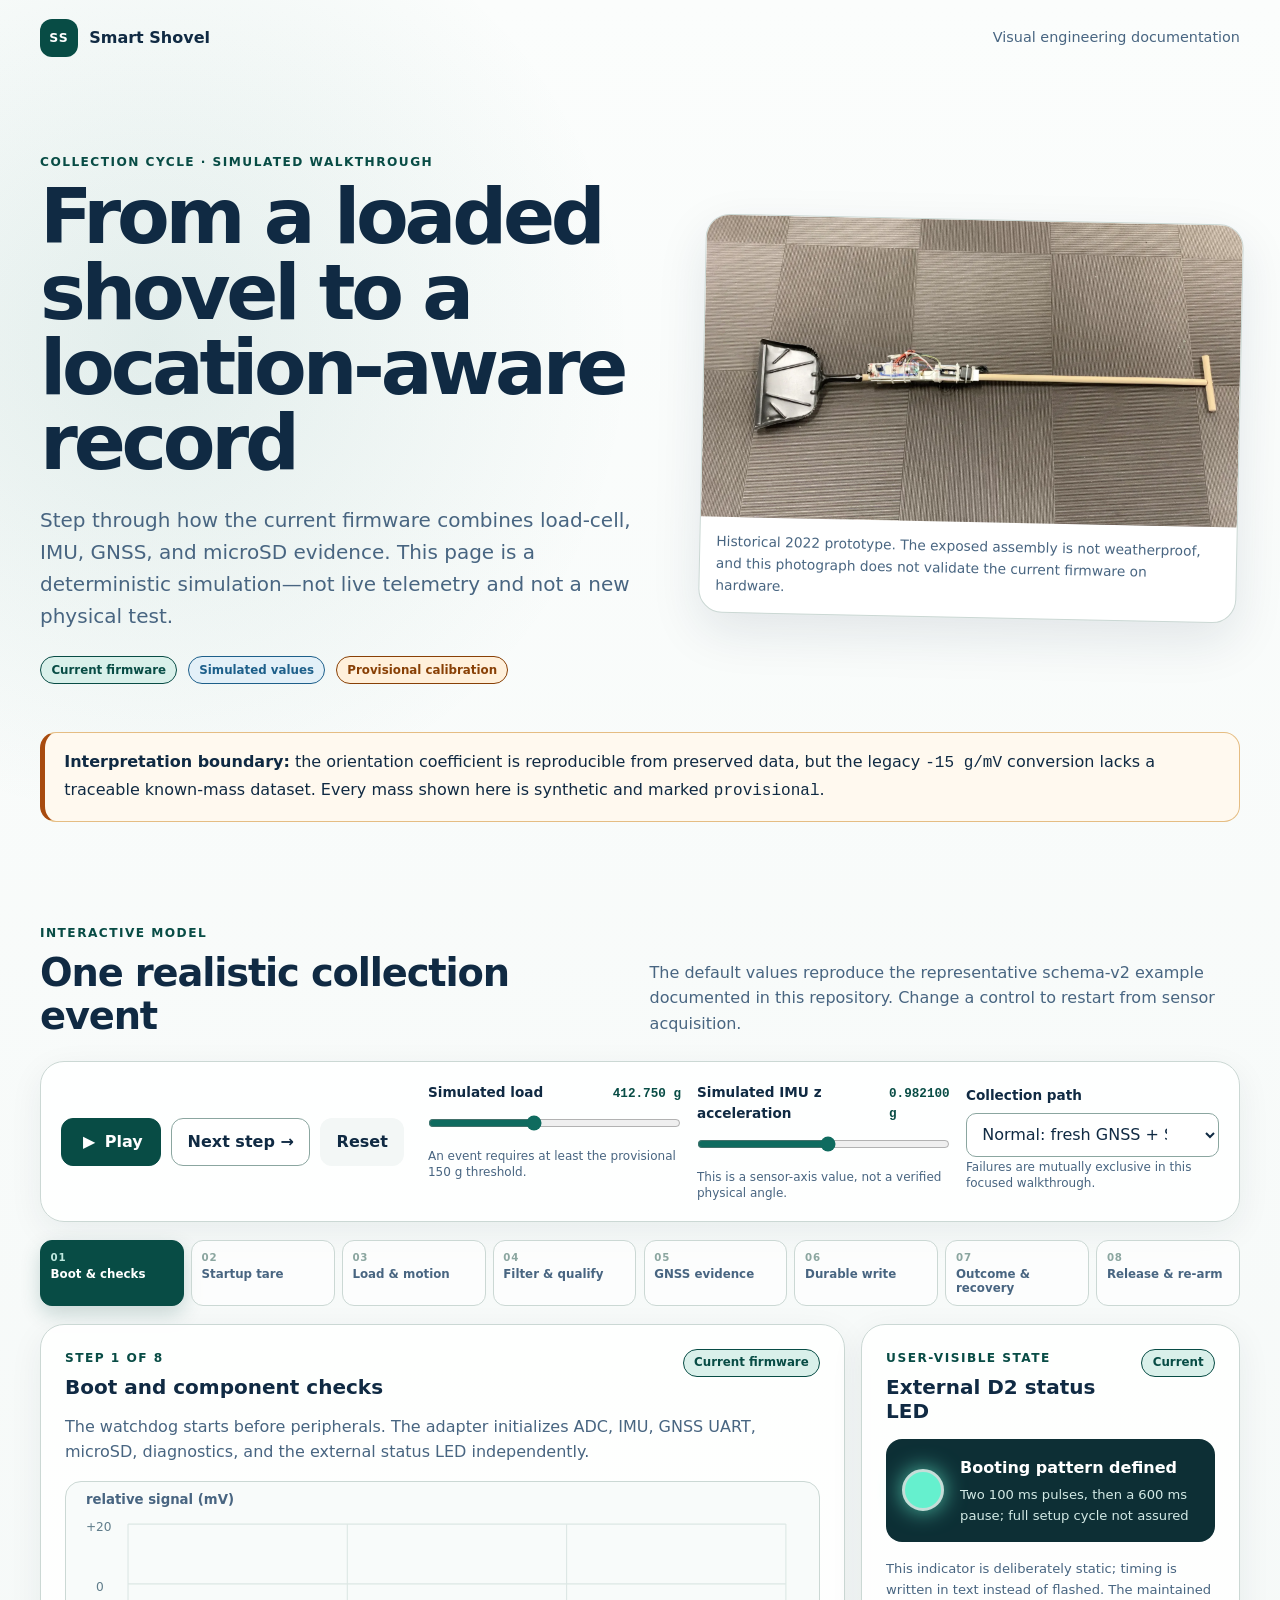
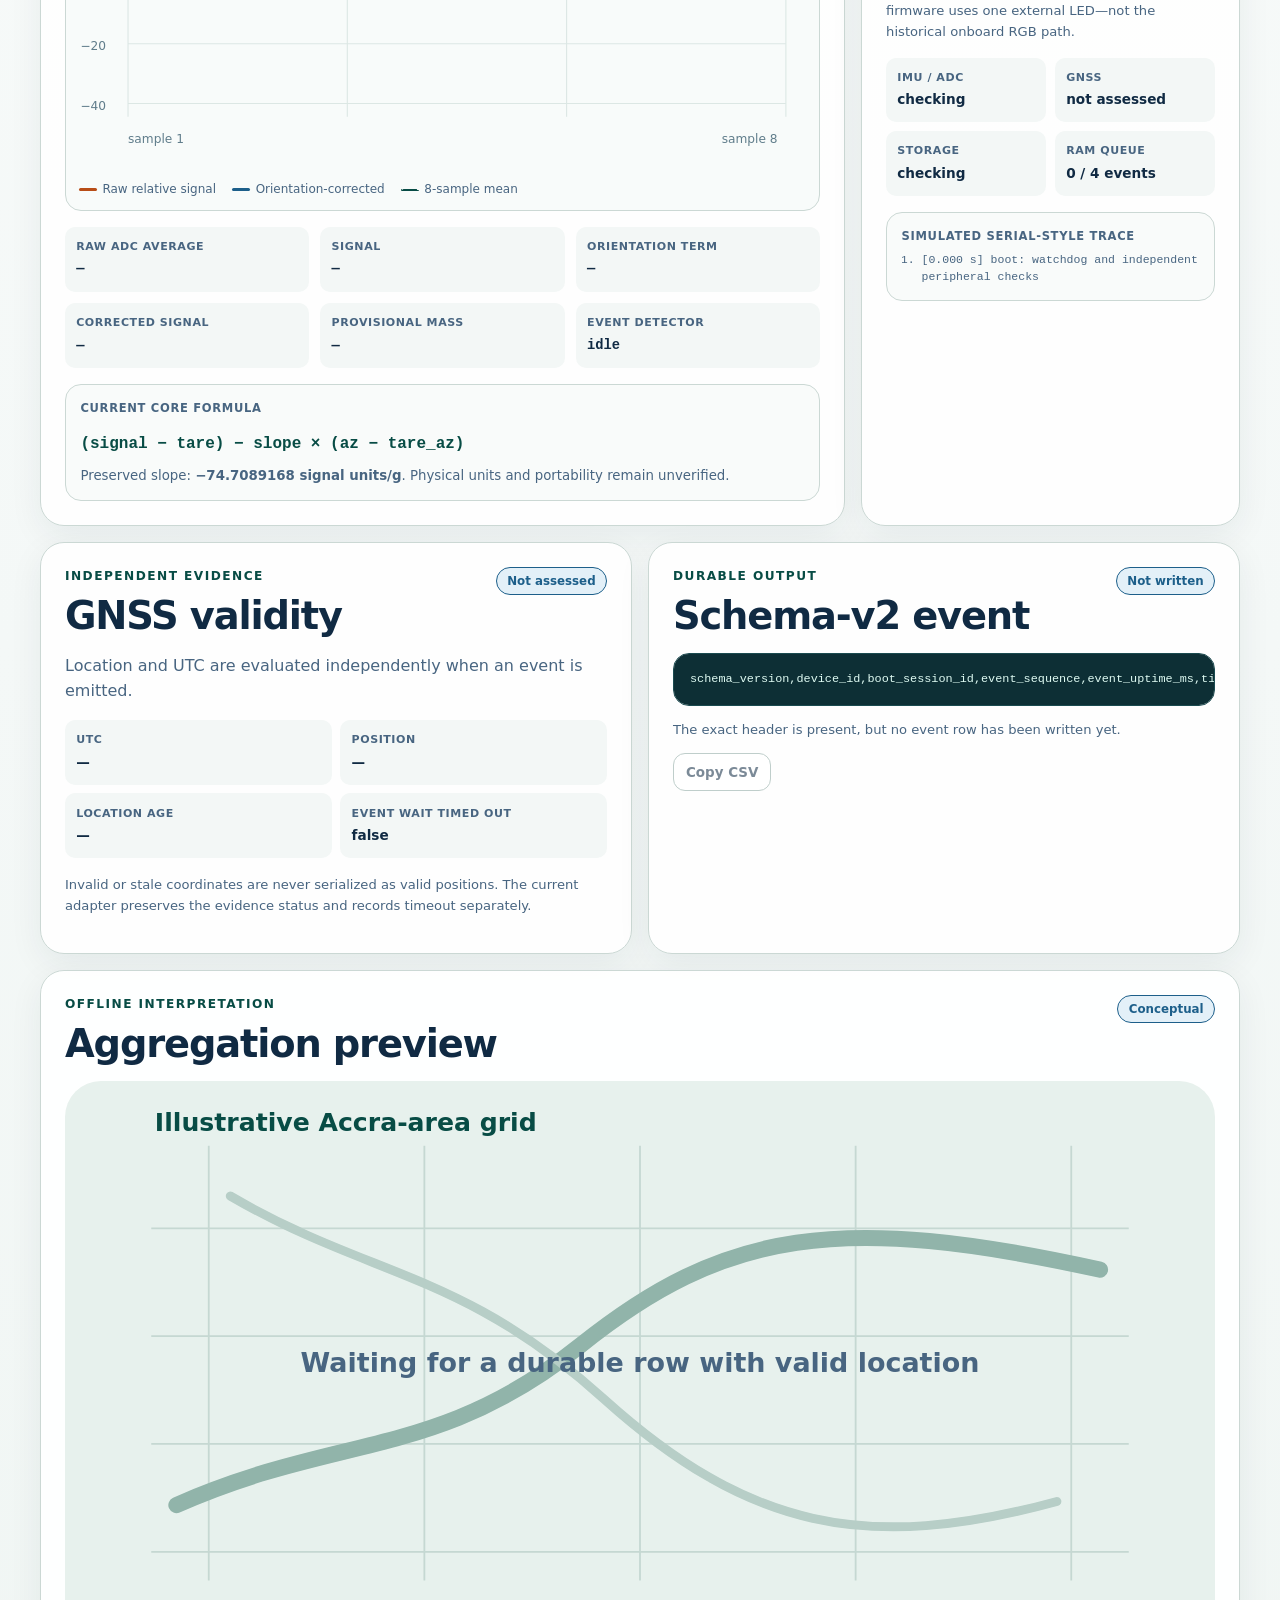
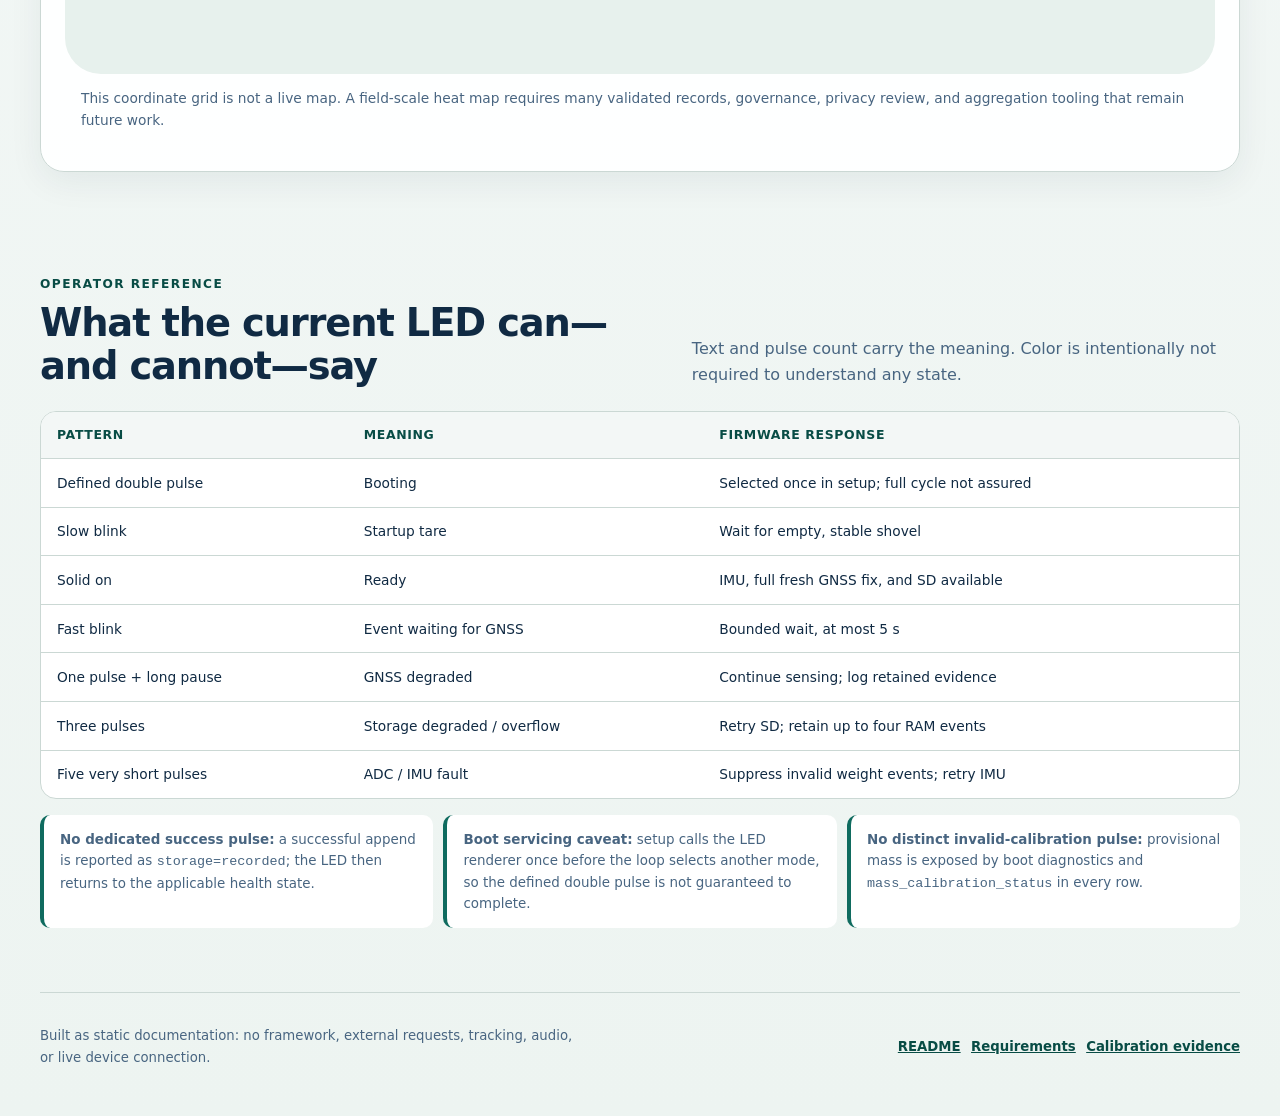
==== docs/demo/index.html @ 9b1aa028 "Add visual Smart Shovel demonstrations" ====
<!doctype html>
<html lang="en">
  <head>
    <meta charset="utf-8">
    <meta name="viewport" content="width=device-width, initial-scale=1">
    <meta name="color-scheme" content="light">
    <link rel="icon" href="data:,">
    <meta
      name="description"
      content="A simulated, step-through explanation of the current Smart Shovel firmware collection cycle."
    >
    <title>Smart Shovel collection-cycle demonstration</title>
    <link rel="stylesheet" href="styles.css">
    <script src="simulation.js" defer></script>
  </head>
  <body>
    <a class="skip-link" href="#demo">Skip to the interactive demonstration</a>

    <header class="site-header">
      <a class="brand" href="../../README.md" aria-label="Smart Shovel repository README">
        <span class="brand-mark" aria-hidden="true">SS</span>
        <span>Smart Shovel</span>
      </a>
      <p class="header-note">Visual engineering documentation</p>
    </header>

    <main>
      <section class="hero" aria-labelledby="page-title">
        <div class="hero-copy">
          <p class="eyebrow">Collection cycle · simulated walkthrough</p>
          <h1 id="page-title">From a loaded shovel to a location-aware record</h1>
          <p class="lede">
            Step through how the current firmware combines load-cell, IMU, GNSS, and microSD
            evidence. This page is a deterministic simulation—not live telemetry and not a new
            physical test.
          </p>
          <div class="truth-key" aria-label="Evidence labels used on this page">
            <span class="truth-pill truth-current">Current firmware</span>
            <span class="truth-pill truth-simulated">Simulated values</span>
            <span class="truth-pill truth-provisional">Provisional calibration</span>
          </div>
        </div>
        <figure class="prototype-card">
          <img
            src="../assets/smart-shovel-prototype-overview.webp"
            width="1600"
            height="900"
            alt="Historical 2022 Smart Shovel prototype laid flat, with exposed breadboards and battery pack attached along its wooden handle"
          >
          <figcaption>
            Historical 2022 prototype. The exposed assembly is not weatherproof, and this
            photograph does not validate the current firmware on hardware.
          </figcaption>
        </figure>
      </section>

      <aside class="calibration-warning" aria-label="Calibration limitation">
        <strong>Interpretation boundary:</strong> the orientation coefficient is reproducible from
        preserved data, but the legacy <code>-15 g/mV</code> conversion lacks a traceable
        known-mass dataset. Every mass shown here is synthetic and marked
        <code>provisional</code>.
      </aside>

      <section id="demo" class="demo-section" aria-labelledby="demo-title">
        <div class="section-heading">
          <div>
            <p class="eyebrow">Interactive model</p>
            <h2 id="demo-title">One realistic collection event</h2>
          </div>
          <p>
            The default values reproduce the representative schema-v2 example documented in this
            repository. Change a control to restart from sensor acquisition.
          </p>
        </div>

        <div class="control-panel" aria-label="Simulation controls">
          <div class="transport-controls" role="group" aria-label="Playback controls">
            <button id="play-toggle" class="button button-primary" type="button" aria-pressed="false">
              <span class="button-icon" aria-hidden="true">▶</span>
              <span class="button-label">Play</span>
            </button>
            <button id="next-step" class="button" type="button">
              Next step
              <span aria-hidden="true">→</span>
            </button>
            <button id="reset-demo" class="button button-quiet" type="button">Reset</button>
          </div>

          <div class="input-grid">
            <div class="field">
              <div class="field-heading">
                <label for="load-input">Simulated load</label>
                <output id="load-output" for="load-input">412.750 g</output>
              </div>
              <input id="load-input" type="range" min="0" max="1000" step="0.25" value="412.75">
              <p class="field-help">An event requires at least the provisional 150 g threshold.</p>
            </div>

            <div class="field">
              <div class="field-heading">
                <label for="orientation-input">Simulated IMU z acceleration</label>
                <output id="orientation-output" for="orientation-input">0.982100 g</output>
              </div>
              <input
                id="orientation-input"
                type="range"
                min="0.8"
                max="1.15"
                step="0.0001"
                value="0.9821"
              >
              <p class="field-help">This is a sensor-axis value, not a verified physical angle.</p>
            </div>

            <div class="field field-select">
              <label for="failure-mode">Collection path</label>
              <select id="failure-mode">
                <option value="normal">Normal: fresh GNSS + SD</option>
                <option value="gps-stale">GNSS stale</option>
                <option value="gps-unavailable">GNSS unavailable</option>
                <option value="sd-failure">Transient SD write failure</option>
              </select>
              <p class="field-help">Failures are mutually exclusive in this focused walkthrough.</p>
            </div>
          </div>
        </div>

        <p id="motion-preference" class="motion-note" hidden></p>
        <p id="step-status" class="sr-only" role="status" aria-live="polite" aria-atomic="true"></p>

        <ol id="step-list" class="step-list" aria-label="Collection-cycle steps">
          <li data-step="0"><span>01</span> Boot &amp; checks</li>
          <li data-step="1"><span>02</span> Startup tare</li>
          <li data-step="2"><span>03</span> Load &amp; motion</li>
          <li data-step="3"><span>04</span> Filter &amp; qualify</li>
          <li data-step="4"><span>05</span> GNSS evidence</li>
          <li data-step="5"><span>06</span> Durable write</li>
          <li data-step="6"><span>07</span> Outcome &amp; recovery</li>
          <li data-step="7"><span>08</span> Release &amp; re-arm</li>
        </ol>

        <div class="demo-grid">
          <article class="panel sensor-panel" aria-labelledby="sensor-panel-title">
            <div class="panel-heading">
              <div>
                <p id="step-counter" class="panel-kicker">Step 1 of 8</p>
                <h3 id="sensor-panel-title">Boot and component checks</h3>
              </div>
              <span id="evidence-badge" class="truth-pill truth-current">Current firmware</span>
            </div>
            <p id="step-description" class="step-description"></p>

            <figure class="chart-card">
              <svg
                id="sensor-chart"
                viewBox="0 0 680 260"
                role="img"
                aria-labelledby="sensor-chart-title sensor-chart-desc"
              >
                <title id="sensor-chart-title">Simulated load-signal processing</title>
                <desc id="sensor-chart-desc">
                  No sensor samples have been accepted during the boot step.
                </desc>
                <g class="chart-grid" aria-hidden="true">
                  <line x1="56" y1="38" x2="650" y2="38"></line>
                  <line x1="56" y1="92" x2="650" y2="92"></line>
                  <line x1="56" y1="146" x2="650" y2="146"></line>
                  <line x1="56" y1="200" x2="650" y2="200"></line>
                  <line x1="56" y1="38" x2="56" y2="212"></line>
                  <line x1="254" y1="38" x2="254" y2="212"></line>
                  <line x1="452" y1="38" x2="452" y2="212"></line>
                  <line x1="650" y1="38" x2="650" y2="212"></line>
                </g>
                <g class="chart-axis" aria-hidden="true">
                  <text x="18" y="44">+20</text>
                  <text x="27" y="98">0</text>
                  <text x="13" y="152">−20</text>
                  <text x="13" y="206">−40</text>
                  <text x="56" y="236">sample 1</text>
                  <text x="592" y="236">sample 8</text>
                  <text class="axis-label" x="18" y="20">relative signal (mV)</text>
                </g>
                <polyline id="raw-line" class="trace trace-raw" points=""></polyline>
                <polyline id="corrected-line" class="trace trace-corrected" points=""></polyline>
                <polyline id="filtered-line" class="trace trace-filtered" points=""></polyline>
              </svg>
              <figcaption class="chart-legend">
                <span><i class="legend-swatch swatch-raw"></i>Raw relative signal</span>
                <span><i class="legend-swatch swatch-corrected"></i>Orientation-corrected</span>
                <span><i class="legend-swatch swatch-filtered"></i>8-sample mean</span>
              </figcaption>
            </figure>

            <dl class="metric-grid">
              <div>
                <dt>Raw ADC average</dt>
                <dd id="raw-adc-value">—</dd>
              </div>
              <div>
                <dt>Signal</dt>
                <dd id="raw-signal-value">—</dd>
              </div>
              <div>
                <dt>Orientation term</dt>
                <dd id="orientation-term-value">—</dd>
              </div>
              <div>
                <dt>Corrected signal</dt>
                <dd id="corrected-value">—</dd>
              </div>
              <div>
                <dt>Provisional mass</dt>
                <dd id="filtered-mass-value">—</dd>
              </div>
              <div>
                <dt>Event detector</dt>
                <dd id="event-state-value">idle</dd>
              </div>
            </dl>

            <div class="formula-card">
              <p>Current core formula</p>
              <code>(signal − tare) − slope × (az − tare_az)</code>
              <small>
                Preserved slope: <strong>−74.7089168 signal units/g</strong>. Physical units and
                portability remain unverified.
              </small>
            </div>
          </article>

          <aside class="panel state-panel" aria-labelledby="state-panel-title">
            <div class="panel-heading">
              <div>
                <p class="panel-kicker">User-visible state</p>
                <h3 id="state-panel-title">External D2 status LED</h3>
              </div>
              <span class="truth-pill truth-current">Current</span>
            </div>
            <div class="led-readout">
              <span id="led-lamp" class="led-lamp pattern-booting" aria-hidden="true"></span>
              <div>
                <strong id="led-state">Booting pattern defined</strong>
                <p id="led-pattern">Two 100 ms pulses, then a 600 ms pause; full setup cycle not assured</p>
              </div>
            </div>
            <p class="state-caveat">
              This indicator is deliberately static; timing is written in text instead of flashed.
              The maintained firmware uses one external LED—not the historical onboard RGB path.
            </p>

            <dl class="health-list">
              <div>
                <dt>IMU / ADC</dt>
                <dd id="sensor-health">checking</dd>
              </div>
              <div>
                <dt>GNSS</dt>
                <dd id="gps-health">not assessed</dd>
              </div>
              <div>
                <dt>Storage</dt>
                <dd id="storage-health">checking</dd>
              </div>
              <div>
                <dt>RAM queue</dt>
                <dd id="queue-health">0 / 4 events</dd>
              </div>
            </dl>

            <div class="trace-card">
              <p>Simulated serial-style trace</p>
              <ol id="event-log" aria-label="Simulation event log"></ol>
            </div>
          </aside>
        </div>
      </section>

      <section class="evidence-grid" aria-label="GNSS, CSV, and map outcome">
        <article class="panel gps-panel" aria-labelledby="gps-title">
          <div class="panel-heading">
            <div>
              <p class="panel-kicker">Independent evidence</p>
              <h2 id="gps-title">GNSS validity</h2>
            </div>
            <span id="gps-status-badge" class="status-badge status-neutral">Not assessed</span>
          </div>
          <p id="gps-explanation">
            Location and UTC are evaluated independently when an event is emitted.
          </p>
          <dl class="gps-readout">
            <div>
              <dt>UTC</dt>
              <dd id="gps-time">—</dd>
            </div>
            <div>
              <dt>Position</dt>
              <dd id="gps-position">—</dd>
            </div>
            <div>
              <dt>Location age</dt>
              <dd id="gps-age">—</dd>
            </div>
            <div>
              <dt>Event wait timed out</dt>
              <dd id="gps-timeout">false</dd>
            </div>
          </dl>
          <p class="data-note">
            Invalid or stale coordinates are never serialized as valid positions. The current
            adapter preserves the evidence status and records timeout separately.
          </p>
        </article>

        <article class="panel csv-panel" aria-labelledby="csv-title">
          <div class="panel-heading">
            <div>
              <p class="panel-kicker">Durable output</p>
              <h2 id="csv-title">Schema-v2 event</h2>
            </div>
            <span id="csv-status-badge" class="status-badge status-neutral">Not written</span>
          </div>
          <div class="code-window" tabindex="0" aria-label="CSV event output; horizontally scrollable">
            <pre id="csv-output"></pre>
          </div>
          <p id="csv-note" class="data-note">
            The exact header is present, but no event row has been written yet.
          </p>
          <button id="copy-csv" class="button button-small" type="button" disabled>Copy CSV</button>
          <p id="copy-status" class="sr-only" role="status" aria-live="polite"></p>
        </article>

        <article class="panel map-panel" aria-labelledby="map-title">
          <div class="panel-heading">
            <div>
              <p class="panel-kicker">Offline interpretation</p>
              <h2 id="map-title">Aggregation preview</h2>
            </div>
            <span class="truth-pill truth-simulated">Conceptual</span>
          </div>
          <figure>
            <svg
              id="map-plot"
              viewBox="0 0 640 330"
              role="img"
              aria-labelledby="map-svg-title map-svg-desc"
            >
              <title id="map-svg-title">Illustrative Accra-area event plot</title>
              <desc id="map-svg-desc">
                No event point is plotted before a durable row with valid location exists.
              </desc>
              <rect class="map-background" x="0" y="0" width="640" height="330" rx="20"></rect>
              <g class="map-grid" aria-hidden="true">
                <path d="M80 36V278M200 36V278M320 36V278M440 36V278M560 36V278"></path>
                <path d="M48 82H592M48 142H592M48 202H592M48 262H592"></path>
                <path class="map-route" d="M62 236C152 196 207 211 287 147S431 73 576 105"></path>
                <path class="map-route map-route-secondary" d="M92 64C171 110 220 105 300 177S446 263 552 234"></path>
              </g>
              <text class="map-place" x="50" y="28">Illustrative Accra-area grid</text>
              <g id="map-marker" hidden>
                <circle class="marker-halo" cx="352" cy="159" r="42"></circle>
                <circle class="marker-core" cx="352" cy="159" r="10"></circle>
                <path class="marker-stem" d="M352 169V205"></path>
                <rect class="marker-label-bg" x="268" y="207" width="168" height="54" rx="10"></rect>
                <text class="marker-label" x="352" y="228" text-anchor="middle">Synthetic event</text>
                <text id="map-coordinate-label" class="marker-coordinate" x="352" y="247" text-anchor="middle"></text>
              </g>
              <text id="map-empty" class="map-empty" x="320" y="162" text-anchor="middle">
                Waiting for a durable row with valid location
              </text>
            </svg>
            <figcaption id="map-caption">
              This coordinate grid is not a live map. A field-scale heat map requires many
              validated records, governance, privacy review, and aggregation tooling that remain
              future work.
            </figcaption>
          </figure>
        </article>
      </section>

      <section class="reference-section" aria-labelledby="reference-title">
        <div class="section-heading">
          <div>
            <p class="eyebrow">Operator reference</p>
            <h2 id="reference-title">What the current LED can—and cannot—say</h2>
          </div>
          <p>
            Text and pulse count carry the meaning. Color is intentionally not required to
            understand any state.
          </p>
        </div>
        <div class="table-wrap" tabindex="0" aria-label="Status LED reference table; horizontally scrollable">
          <table>
            <thead>
              <tr>
                <th scope="col">Pattern</th>
                <th scope="col">Meaning</th>
                <th scope="col">Firmware response</th>
              </tr>
            </thead>
            <tbody>
              <tr><td>Defined double pulse</td><td>Booting</td><td>Selected once in setup; full cycle not assured</td></tr>
              <tr><td>Slow blink</td><td>Startup tare</td><td>Wait for empty, stable shovel</td></tr>
              <tr><td>Solid on</td><td>Ready</td><td>IMU, full fresh GNSS fix, and SD available</td></tr>
              <tr><td>Fast blink</td><td>Event waiting for GNSS</td><td>Bounded wait, at most 5 s</td></tr>
              <tr><td>One pulse + long pause</td><td>GNSS degraded</td><td>Continue sensing; log retained evidence</td></tr>
              <tr><td>Three pulses</td><td>Storage degraded / overflow</td><td>Retry SD; retain up to four RAM events</td></tr>
              <tr><td>Five very short pulses</td><td>ADC / IMU fault</td><td>Suppress invalid weight events; retry IMU</td></tr>
            </tbody>
          </table>
        </div>
        <div class="reference-notes">
          <p>
            <strong>No dedicated success pulse:</strong> a successful append is reported as
            <code>storage=recorded</code>; the LED then returns to the applicable health state.
          </p>
          <p>
            <strong>Boot servicing caveat:</strong> setup calls the LED renderer once before the
            loop selects another mode, so the defined double pulse is not guaranteed to complete.
          </p>
          <p>
            <strong>No distinct invalid-calibration pulse:</strong> provisional mass is exposed by
            boot diagnostics and <code>mass_calibration_status</code> in every row.
          </p>
        </div>
      </section>

      <noscript>
        <section class="noscript-fallback" aria-labelledby="fallback-title">
          <h2 id="fallback-title">Static collection-cycle overview</h2>
          <p>
            JavaScript is disabled, so the step-through controls are unavailable. The complete
            workflow remains visible in this static diagram.
          </p>
          <img
            src="../assets/collection-cycle.svg"
            alt="Smart Shovel workflow from loaded material through sensing, orientation correction, stable event validation, GNSS evidence, schema-v2 SD logging, validation, and conceptual aggregation"
          >
          <pre>schema_version,device_id,boot_session_id,event_sequence,event_uptime_ms,timestamp_utc,mass_g,mass_calibration_status,corrected_signal_mv,raw_adc,accel_z_g,latitude,longitude,altitude_m,gps_age_ms,satellites,gps_status,gps_wait_timed_out,system_health
2,SS-DEMO,9F3A7C10B4D2E681,1,2600,2026-07-15T08:30:01Z,412.750,provisional,-27.517,30214,0.982100,5.6037000,-0.1870000,24.30,220,9,valid,false,healthy</pre>
        </section>
      </noscript>
    </main>

    <footer>
      <p>
        Built as static documentation: no framework, external requests, tracking, audio, or live
        device connection.
      </p>
      <nav aria-label="Related documentation">
        <a href="../../README.md">README</a>
        <a href="../project-requirements.md">Requirements</a>
        <a href="../../calibration/README.md">Calibration evidence</a>
      </nav>
    </footer>
  </body>
</html>
---- docs/demo/styles.css ----
:root {
  color-scheme: light;
  --ink: #102a43;
  --ink-soft: #486581;
  --surface: #ffffff;
  --surface-soft: #f3f7f6;
  --surface-warm: #fff9ef;
  --line: #cbd8d4;
  --line-strong: #8ba6a0;
  --teal: #0f6b5f;
  --teal-dark: #084c45;
  --teal-pale: #d9f0ea;
  --orange: #a84b0f;
  --orange-pale: #fff0db;
  --red: #a4262c;
  --red-pale: #fde8e8;
  --blue: #1d5f8a;
  --blue-pale: #e3f0f8;
  --shadow: 0 18px 50px rgba(16, 42, 67, 0.1);
  --radius-lg: 24px;
  --radius-md: 16px;
  --radius-sm: 10px;
  font-family:
    Inter, ui-sans-serif, system-ui, -apple-system, BlinkMacSystemFont, "Segoe UI", sans-serif;
}

* {
  box-sizing: border-box;
}

html {
  scroll-behavior: smooth;
}

body {
  margin: 0;
  color: var(--ink);
  background:
    radial-gradient(circle at 12% 8%, rgba(15, 107, 95, 0.1), transparent 30rem),
    linear-gradient(180deg, #fbfdfc 0%, #f4f8f7 52%, #edf4f1 100%);
  font-size: 16px;
  line-height: 1.6;
}

button,
input,
select {
  font: inherit;
}

button,
select,
input[type="range"] {
  accent-color: var(--teal);
}

button:focus-visible,
select:focus-visible,
input:focus-visible,
a:focus-visible,
[tabindex="0"]:focus-visible {
  outline: 3px solid #d97706;
  outline-offset: 3px;
}

a {
  color: var(--teal-dark);
}

code,
pre {
  font-family: "SFMono-Regular", Consolas, "Liberation Mono", monospace;
}

[hidden] {
  display: none !important;
}

.skip-link {
  position: fixed;
  z-index: 100;
  top: 0.75rem;
  left: 0.75rem;
  padding: 0.7rem 1rem;
  border-radius: var(--radius-sm);
  color: white;
  background: var(--ink);
  transform: translateY(-180%);
  transition: transform 160ms ease;
}

.skip-link:focus {
  transform: translateY(0);
}

.sr-only {
  position: absolute !important;
  width: 1px !important;
  height: 1px !important;
  padding: 0 !important;
  margin: -1px !important;
  overflow: hidden !important;
  clip: rect(0, 0, 0, 0) !important;
  white-space: nowrap !important;
  border: 0 !important;
}

.site-header,
main,
footer {
  width: min(1200px, calc(100% - 2rem));
  margin-inline: auto;
}

.site-header {
  min-height: 76px;
  display: flex;
  align-items: center;
  justify-content: space-between;
  gap: 1rem;
}

.brand {
  display: inline-flex;
  align-items: center;
  gap: 0.7rem;
  color: var(--ink);
  font-weight: 800;
  text-decoration: none;
}

.brand-mark {
  display: grid;
  width: 38px;
  height: 38px;
  place-items: center;
  border-radius: 12px;
  color: white;
  background: var(--teal-dark);
  font-size: 0.78rem;
  letter-spacing: 0.08em;
}

.header-note {
  margin: 0;
  color: var(--ink-soft);
  font-size: 0.9rem;
}

main {
  padding-bottom: 4rem;
}

.hero {
  display: grid;
  grid-template-columns: minmax(0, 1fr) minmax(360px, 0.9fr);
  gap: clamp(2rem, 5vw, 5rem);
  align-items: center;
  padding: clamp(2.5rem, 6vw, 5.5rem) 0 3rem;
}

.eyebrow,
.panel-kicker {
  margin: 0 0 0.45rem;
  color: var(--teal-dark);
  font-size: 0.76rem;
  font-weight: 800;
  letter-spacing: 0.12em;
  text-transform: uppercase;
}

h1,
h2,
h3,
p {
  overflow-wrap: break-word;
}

h1 {
  max-width: 14ch;
  margin: 0;
  font-size: clamp(2.5rem, 6vw, 5rem);
  line-height: 0.98;
  letter-spacing: -0.055em;
}

h2 {
  margin: 0;
  font-size: clamp(1.7rem, 3vw, 2.5rem);
  line-height: 1.12;
  letter-spacing: -0.03em;
}

h3 {
  margin: 0;
  font-size: 1.25rem;
  line-height: 1.2;
}

.lede {
  max-width: 62ch;
  margin: 1.5rem 0;
  color: var(--ink-soft);
  font-size: clamp(1.05rem, 2vw, 1.25rem);
}

.truth-key,
.reference-notes,
footer nav {
  display: flex;
  flex-wrap: wrap;
  gap: 0.65rem;
}

.truth-pill,
.status-badge {
  display: inline-flex;
  min-height: 28px;
  align-items: center;
  padding: 0.25rem 0.65rem;
  border: 1px solid currentColor;
  border-radius: 999px;
  font-size: 0.74rem;
  font-weight: 800;
  line-height: 1.2;
  white-space: nowrap;
}

.truth-current,
.status-valid {
  color: var(--teal-dark);
  background: var(--teal-pale);
}

.truth-simulated,
.status-neutral {
  color: var(--blue);
  background: var(--blue-pale);
}

.truth-provisional,
.status-warning {
  color: #884006;
  background: var(--orange-pale);
}

.status-error {
  color: var(--red);
  background: var(--red-pale);
}

.prototype-card {
  margin: 0;
  overflow: hidden;
  border: 1px solid var(--line);
  border-radius: var(--radius-lg);
  background: var(--surface);
  box-shadow: var(--shadow);
  transform: rotate(1.2deg);
}

.prototype-card img {
  display: block;
  width: 100%;
  height: auto;
  aspect-ratio: 16 / 9;
  object-fit: cover;
}

.prototype-card figcaption,
.map-panel figcaption {
  padding: 0.85rem 1rem 1rem;
  color: var(--ink-soft);
  font-size: 0.86rem;
}

.calibration-warning {
  padding: 1rem 1.2rem;
  border: 1px solid #e5bd83;
  border-left: 5px solid var(--orange);
  border-radius: var(--radius-md);
  background: var(--surface-warm);
}

.demo-section,
.reference-section {
  padding-top: clamp(4rem, 8vw, 7rem);
}

.section-heading {
  display: flex;
  align-items: end;
  justify-content: space-between;
  gap: 2rem;
  margin-bottom: 1.5rem;
}

.section-heading > p {
  max-width: 58ch;
  margin: 0;
  color: var(--ink-soft);
}

.control-panel,
.panel,
.noscript-fallback {
  border: 1px solid var(--line);
  border-radius: var(--radius-lg);
  background: rgba(255, 255, 255, 0.92);
  box-shadow: 0 10px 34px rgba(16, 42, 67, 0.065);
}

.control-panel {
  display: grid;
  grid-template-columns: auto minmax(0, 1fr);
  gap: 1.5rem;
  align-items: center;
  padding: 1.25rem;
}

.transport-controls {
  display: flex;
  flex-wrap: wrap;
  gap: 0.65rem;
}

.button {
  min-height: 44px;
  padding: 0.64rem 0.95rem;
  border: 1px solid var(--line-strong);
  border-radius: 12px;
  color: var(--ink);
  background: var(--surface);
  font-weight: 750;
  cursor: pointer;
  transition:
    transform 140ms ease,
    border-color 140ms ease,
    background 140ms ease;
}

.button:hover:not(:disabled) {
  border-color: var(--teal);
  transform: translateY(-1px);
}

.button:disabled {
  cursor: not-allowed;
  opacity: 0.55;
}

.button-primary {
  min-width: 100px;
  border-color: var(--teal-dark);
  color: white;
  background: var(--teal-dark);
}

.button-primary:hover:not(:disabled) {
  border-color: var(--teal);
  background: var(--teal);
}

.button-quiet {
  border-color: transparent;
  background: var(--surface-soft);
}

.button-small {
  min-height: 38px;
  padding: 0.42rem 0.75rem;
  font-size: 0.84rem;
}

.button-icon {
  display: inline-block;
  width: 1.25em;
}

.input-grid {
  display: grid;
  grid-template-columns: repeat(3, minmax(170px, 1fr));
  gap: 1rem;
}

.field {
  min-width: 0;
}

.field-heading {
  display: flex;
  align-items: baseline;
  justify-content: space-between;
  gap: 0.75rem;
}

.field label,
.field-heading label {
  color: var(--ink);
  font-size: 0.85rem;
  font-weight: 800;
}

.field output {
  color: var(--teal-dark);
  font-family: "SFMono-Regular", Consolas, monospace;
  font-size: 0.79rem;
  font-weight: 800;
}

.field input[type="range"] {
  width: 100%;
  min-height: 30px;
  margin: 0.25rem 0 0;
}

.field select {
  width: 100%;
  min-height: 44px;
  margin-top: 0.35rem;
  padding: 0.55rem 2.2rem 0.55rem 0.7rem;
  border: 1px solid var(--line-strong);
  border-radius: 10px;
  color: var(--ink);
  background: white;
}

.field-help,
.motion-note {
  margin: 0.15rem 0 0;
  color: var(--ink-soft);
  font-size: 0.75rem;
  line-height: 1.35;
}

.motion-note {
  margin-top: 0.8rem;
  padding: 0.65rem 0.85rem;
  border-radius: var(--radius-sm);
  background: var(--blue-pale);
}

.step-list {
  display: grid;
  grid-template-columns: repeat(8, minmax(0, 1fr));
  gap: 0.45rem;
  padding: 0;
  margin: 1.1rem 0;
  list-style: none;
}

.step-list li {
  min-height: 58px;
  padding: 0.6rem;
  border: 1px solid var(--line);
  border-radius: 12px;
  color: var(--ink-soft);
  background: rgba(255, 255, 255, 0.66);
  font-size: 0.74rem;
  font-weight: 700;
  line-height: 1.2;
}

.step-list li span {
  display: block;
  margin-bottom: 0.25rem;
  color: var(--line-strong);
  font-size: 0.64rem;
  letter-spacing: 0.08em;
}

.step-list li.is-complete {
  border-color: #85b8ad;
  color: var(--teal-dark);
  background: #eef8f5;
}

.step-list li[aria-current="step"] {
  border-color: var(--teal-dark);
  color: white;
  background: var(--teal-dark);
  box-shadow: 0 8px 20px rgba(8, 76, 69, 0.2);
}

.step-list li[aria-current="step"] span {
  color: #bfe8df;
}

.demo-grid {
  display: grid;
  grid-template-columns: minmax(0, 1.7fr) minmax(300px, 0.8fr);
  gap: 1rem;
}

.panel {
  min-width: 0;
  padding: clamp(1rem, 2.5vw, 1.5rem);
}

.panel-heading {
  display: flex;
  align-items: start;
  justify-content: space-between;
  gap: 1rem;
}

.step-description {
  min-height: 3.2em;
  margin: 0.9rem 0 1rem;
  color: var(--ink-soft);
}

.chart-card {
  margin: 0;
  overflow: hidden;
  border: 1px solid var(--line);
  border-radius: var(--radius-md);
  background: #f8fbfa;
}

#sensor-chart {
  display: block;
  width: 100%;
  height: auto;
}

.chart-grid line {
  stroke: #dce7e4;
  stroke-width: 1;
}

.chart-axis text {
  fill: #607d8b;
  font-size: 11px;
}

.chart-axis .axis-label {
  fill: var(--ink-soft);
  font-size: 12px;
  font-weight: 700;
}

.trace {
  fill: none;
  stroke-linecap: round;
  stroke-linejoin: round;
  stroke-width: 4;
  transition: opacity 180ms ease;
}

.trace-raw {
  stroke: #b84d17;
}

.trace-corrected {
  stroke: var(--blue);
}

.trace-filtered {
  stroke: var(--teal-dark);
  stroke-dasharray: 9 6;
}

.chart-legend {
  display: flex;
  flex-wrap: wrap;
  gap: 0.6rem 1rem;
  padding: 0.65rem 0.8rem;
  color: var(--ink-soft);
  font-size: 0.75rem;
}

.chart-legend span {
  display: inline-flex;
  align-items: center;
  gap: 0.35rem;
}

.legend-swatch {
  width: 18px;
  height: 3px;
  border-radius: 2px;
}

.swatch-raw {
  background: #b84d17;
}

.swatch-corrected {
  background: var(--blue);
}

.swatch-filtered {
  height: 2px;
  border-top: 2px dashed var(--teal-dark);
}

.metric-grid {
  display: grid;
  grid-template-columns: repeat(3, minmax(0, 1fr));
  gap: 0.7rem;
  margin: 1rem 0;
}

.metric-grid div,
.health-list div,
.gps-readout div {
  min-width: 0;
  padding: 0.7rem;
  border-radius: var(--radius-sm);
  background: var(--surface-soft);
}

.metric-grid dt,
.health-list dt,
.gps-readout dt {
  color: var(--ink-soft);
  font-size: 0.69rem;
  font-weight: 800;
  letter-spacing: 0.05em;
  text-transform: uppercase;
}

.metric-grid dd,
.health-list dd,
.gps-readout dd {
  margin: 0.18rem 0 0;
  font-weight: 800;
}

.metric-grid dd {
  font-family: "SFMono-Regular", Consolas, monospace;
  font-size: 0.86rem;
}

.formula-card,
.trace-card {
  padding: 0.9rem;
  border: 1px solid var(--line);
  border-radius: var(--radius-md);
  background: #f9fbfa;
}

.formula-card p,
.trace-card > p {
  margin: 0 0 0.35rem;
  color: var(--ink-soft);
  font-size: 0.72rem;
  font-weight: 800;
  letter-spacing: 0.06em;
  text-transform: uppercase;
}

.formula-card code {
  display: block;
  overflow-x: auto;
  padding: 0.55rem 0;
  color: var(--teal-dark);
  font-weight: 800;
  white-space: nowrap;
}

.formula-card small {
  display: block;
  color: var(--ink-soft);
  line-height: 1.45;
}

.led-readout {
  display: flex;
  align-items: center;
  gap: 1rem;
  margin: 1rem 0;
  padding: 1rem;
  border-radius: var(--radius-md);
  background: #0d2f35;
  color: white;
}

.led-readout p {
  margin: 0.18rem 0 0;
  color: #d2e9e5;
  font-size: 0.82rem;
}

.led-lamp {
  flex: 0 0 auto;
  width: 42px;
  height: 42px;
  border: 3px solid #c5ddd8;
  border-radius: 50%;
  background: #65f0ce;
  box-shadow: 0 0 22px rgba(101, 240, 206, 0.75);
}

.pattern-ready {
  opacity: 1;
}

.pattern-gps,
.pattern-storage {
  background: #f3c969;
  box-shadow: 0 0 22px rgba(243, 201, 105, 0.58);
}

.pattern-fault {
  background: #ff9691;
  box-shadow: 0 0 22px rgba(255, 150, 145, 0.58);
}

.state-caveat,
.data-note {
  color: var(--ink-soft);
  font-size: 0.82rem;
}

.health-list,
.gps-readout {
  display: grid;
  grid-template-columns: repeat(2, minmax(0, 1fr));
  gap: 0.55rem;
  margin: 1rem 0;
}

.health-list dd,
.gps-readout dd {
  font-size: 0.85rem;
}

.trace-card ol {
  max-height: 210px;
  padding-left: 1.25rem;
  margin: 0;
  overflow-y: auto;
  color: var(--ink-soft);
  font-family: "SFMono-Regular", Consolas, monospace;
  font-size: 0.72rem;
  line-height: 1.5;
}

.trace-card li + li {
  margin-top: 0.3rem;
}

.evidence-grid {
  display: grid;
  grid-template-columns: repeat(2, minmax(0, 1fr));
  gap: 1rem;
  padding-top: 1rem;
}

.map-panel {
  grid-column: 1 / -1;
}

.gps-panel > p {
  color: var(--ink-soft);
}

.code-window {
  margin: 1rem 0 0.75rem;
  overflow-x: auto;
  border: 1px solid #1a4b50;
  border-radius: var(--radius-md);
  background: #0d2f35;
}

.code-window pre,
.noscript-fallback pre {
  min-width: max-content;
  margin: 0;
  padding: 1rem;
  color: #dffbf3;
  font-size: 0.74rem;
  line-height: 1.65;
}

.map-panel figure {
  margin: 1rem 0 0;
}

#map-plot {
  display: block;
  width: 100%;
  height: auto;
}

.map-background {
  fill: #e7f1ed;
}

.map-grid path:not(.map-route) {
  fill: none;
  stroke: #c5d8d2;
  stroke-width: 1;
}

.map-route {
  fill: none;
  stroke: #91b4aa;
  stroke-linecap: round;
  stroke-width: 9;
}

.map-route-secondary {
  stroke: #b7cec7;
  stroke-width: 5;
}

.map-place {
  fill: var(--teal-dark);
  font-size: 14px;
  font-weight: 800;
}

.marker-halo {
  fill: rgba(184, 77, 23, 0.2);
  stroke: #b84d17;
  stroke-width: 2;
}

.marker-core {
  fill: #8f3510;
  stroke: white;
  stroke-width: 4;
}

.marker-stem {
  stroke: #8f3510;
  stroke-width: 3;
}

.marker-label-bg {
  fill: #102a43;
}

.marker-label,
.marker-coordinate {
  fill: white;
  font-size: 13px;
  font-weight: 800;
}

.marker-coordinate {
  fill: #d9f0ea;
  font-size: 11px;
  font-weight: 600;
}

.map-empty {
  fill: #486581;
  font-size: 15px;
  font-weight: 700;
}

.table-wrap {
  overflow-x: auto;
  border: 1px solid var(--line);
  border-radius: var(--radius-md);
  background: var(--surface);
}

table {
  width: 100%;
  border-collapse: collapse;
}

th,
td {
  padding: 0.8rem 1rem;
  border-bottom: 1px solid var(--line);
  text-align: left;
  vertical-align: top;
}

th {
  color: var(--teal-dark);
  background: var(--surface-soft);
  font-size: 0.78rem;
  letter-spacing: 0.05em;
  text-transform: uppercase;
}

td {
  font-size: 0.86rem;
}

tr:last-child td {
  border-bottom: 0;
}

.reference-notes {
  margin-top: 1rem;
}

.reference-notes p {
  flex: 1 1 320px;
  margin: 0;
  padding: 0.85rem 1rem;
  border-left: 4px solid var(--teal);
  border-radius: var(--radius-sm);
  background: var(--surface);
  color: var(--ink-soft);
  font-size: 0.84rem;
}

.noscript-fallback {
  margin-top: 4rem;
  padding: 1.25rem;
}

.noscript-fallback img {
  display: block;
  width: 100%;
  height: auto;
  margin-top: 1rem;
}

.noscript-fallback pre {
  margin-top: 1rem;
  overflow-x: auto;
  border-radius: var(--radius-md);
  background: #0d2f35;
}

footer {
  display: flex;
  align-items: center;
  justify-content: space-between;
  gap: 2rem;
  padding: 2rem 0 3rem;
  border-top: 1px solid var(--line);
  color: var(--ink-soft);
  font-size: 0.83rem;
}

footer p {
  max-width: 65ch;
  margin: 0;
}

footer a {
  font-weight: 800;
}

@media (max-width: 1000px) {
  .control-panel {
    grid-template-columns: 1fr;
  }

  .step-list {
    grid-template-columns: repeat(4, minmax(0, 1fr));
  }
}

@media (max-width: 820px) {
  .hero,
  .demo-grid,
  .evidence-grid {
    grid-template-columns: 1fr;
  }

  .hero {
    padding-top: 2.5rem;
  }

  h1 {
    max-width: 12ch;
  }

  .prototype-card {
    transform: none;
  }

  .section-heading {
    display: block;
  }

  .section-heading > p {
    margin-top: 0.85rem;
  }

  .map-panel {
    grid-column: auto;
  }
}

@media (max-width: 680px) {
  .site-header,
  main,
  footer {
    width: min(100% - 1rem, 1200px);
  }

  .header-note {
    display: none;
  }

  .input-grid,
  .metric-grid {
    grid-template-columns: 1fr;
  }

  .step-list {
    grid-template-columns: repeat(2, minmax(0, 1fr));
  }

  .transport-controls .button {
    flex: 1 1 auto;
  }

  .panel-heading {
    align-items: flex-start;
  }

  .health-list,
  .gps-readout {
    grid-template-columns: 1fr;
  }

  footer {
    display: block;
  }

  footer nav {
    margin-top: 1rem;
  }
}

@media (prefers-reduced-motion: reduce) {
  html {
    scroll-behavior: auto;
  }

  *,
  *::before,
  *::after {
    animation-duration: 0.001ms !important;
    animation-iteration-count: 1 !important;
    scroll-behavior: auto !important;
    transition-duration: 0.001ms !important;
  }

  .prototype-card,
  .button:hover:not(:disabled) {
    transform: none;
  }
}
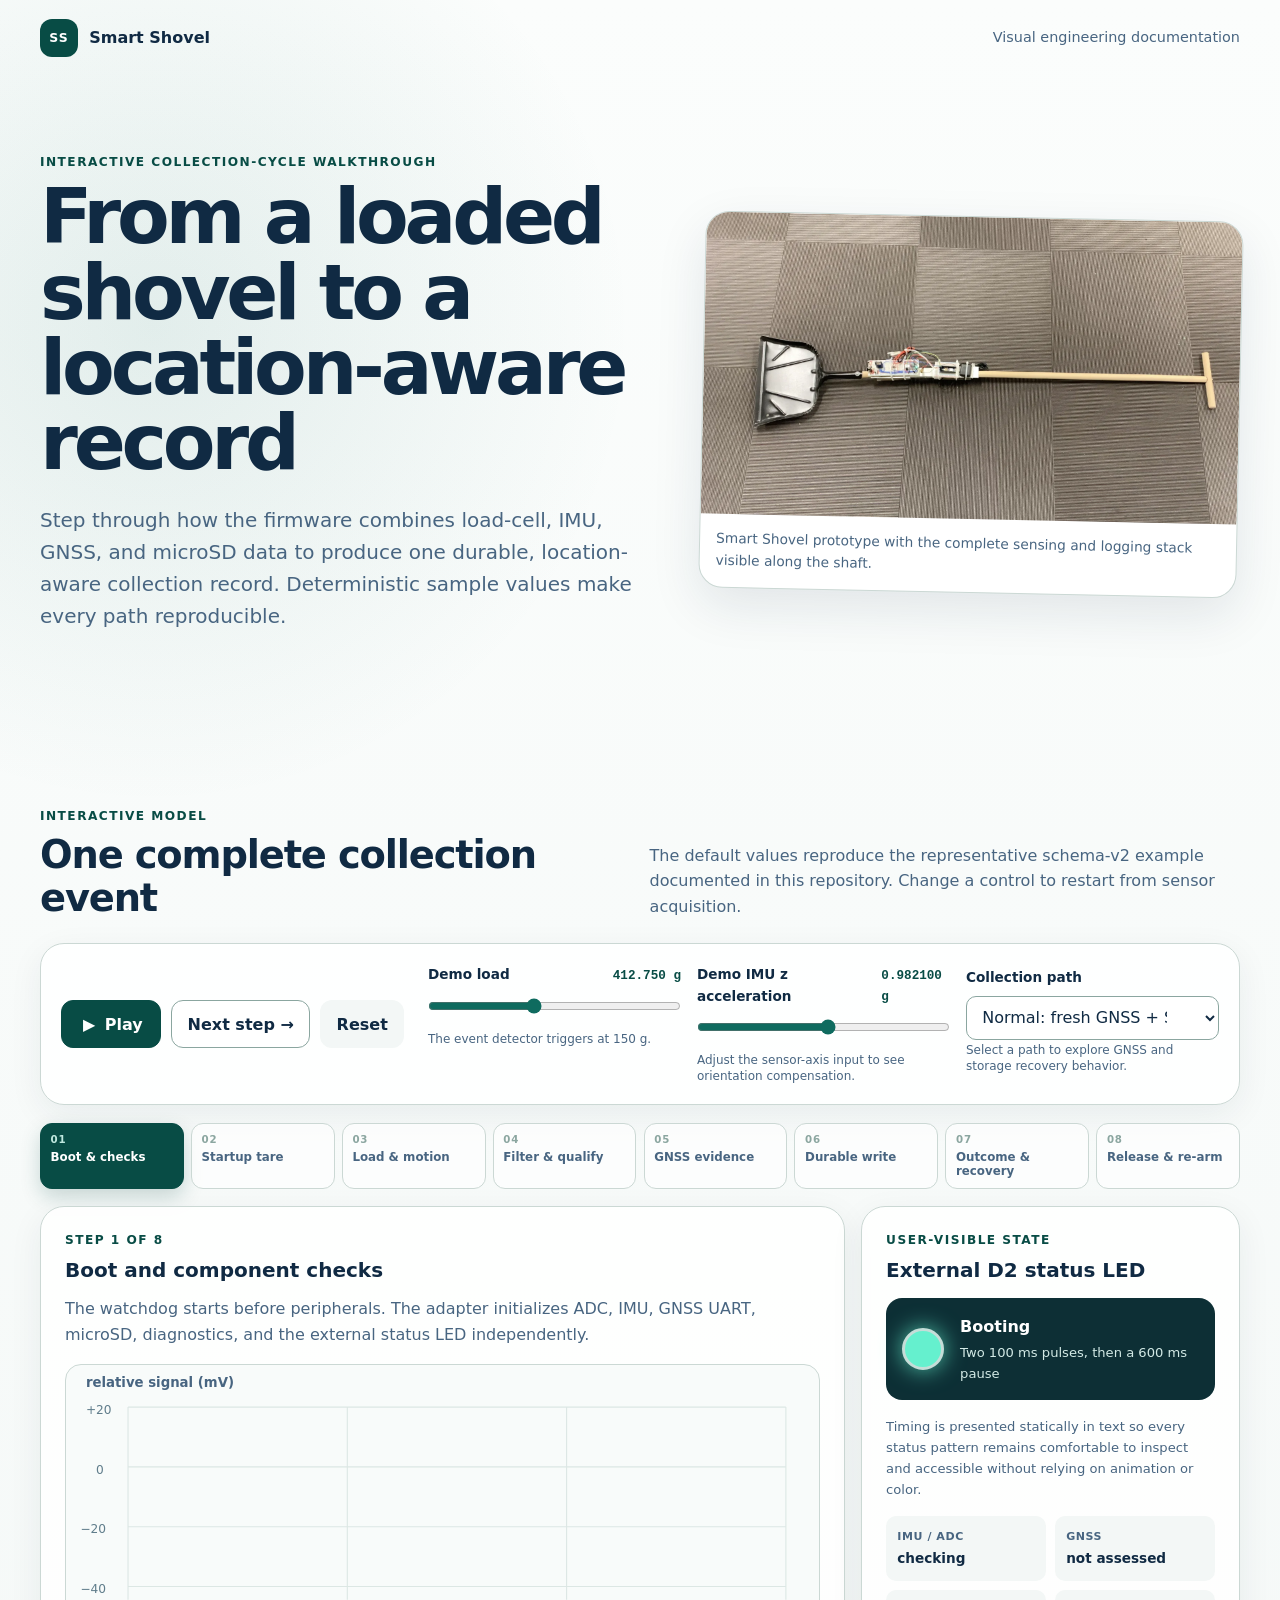
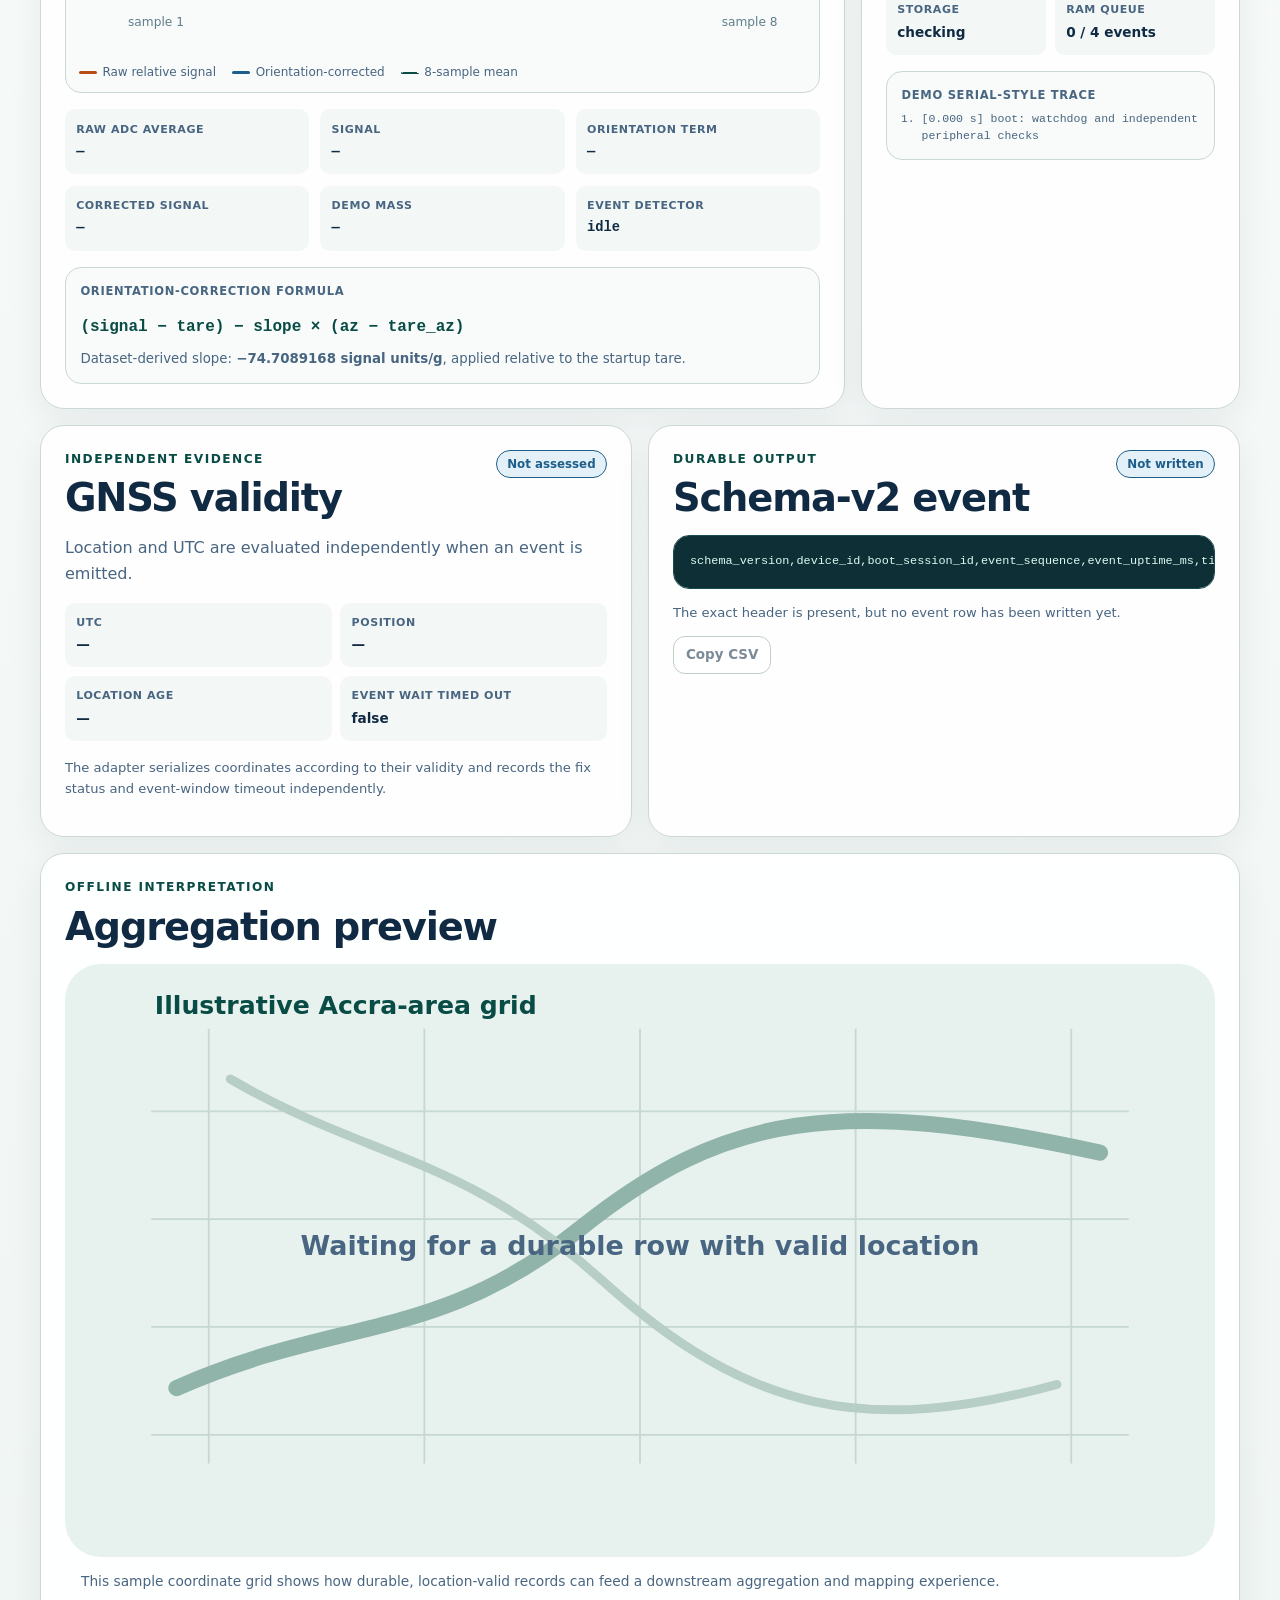
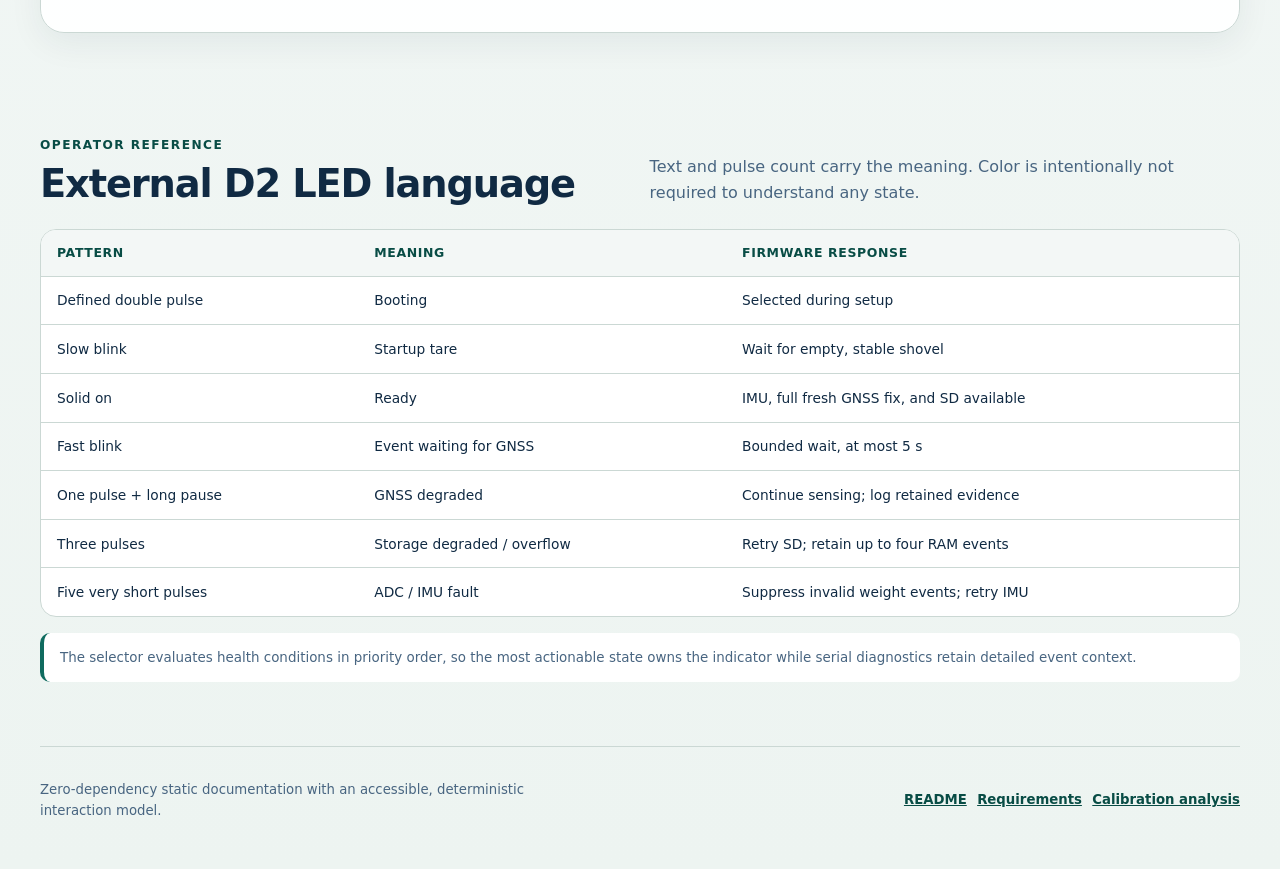
==== commit 294ebbfb: "Refocus documentation as a technical showcase" ====
--- a/docs/demo/index.html
+++ b/docs/demo/index.html
@@ -7,7 +7,7 @@
     <link rel="icon" href="data:,">
     <meta
       name="description"
-      content="A simulated, step-through explanation of the current Smart Shovel firmware collection cycle."
+      content="An interactive, step-through demonstration of the Smart Shovel firmware collection cycle."
     >
     <title>Smart Shovel collection-cycle demonstration</title>
     <link rel="stylesheet" href="styles.css">
@@ -27,45 +27,33 @@
     <main>
       <section class="hero" aria-labelledby="page-title">
         <div class="hero-copy">
-          <p class="eyebrow">Collection cycle · simulated walkthrough</p>
+          <p class="eyebrow">Interactive collection-cycle walkthrough</p>
           <h1 id="page-title">From a loaded shovel to a location-aware record</h1>
           <p class="lede">
-            Step through how the current firmware combines load-cell, IMU, GNSS, and microSD
-            evidence. This page is a deterministic simulation—not live telemetry and not a new
-            physical test.
-          </p>
-          <div class="truth-key" aria-label="Evidence labels used on this page">
-            <span class="truth-pill truth-current">Current firmware</span>
-            <span class="truth-pill truth-simulated">Simulated values</span>
-            <span class="truth-pill truth-provisional">Provisional calibration</span>
-          </div>
+            Step through how the firmware combines load-cell, IMU, GNSS, and microSD data to
+            produce one durable, location-aware collection record. Deterministic sample values
+            make every path reproducible.
+          </p>
         </div>
         <figure class="prototype-card">
           <img
             src="../assets/smart-shovel-prototype-overview.webp"
             width="1600"
             height="900"
-            alt="Historical 2022 Smart Shovel prototype laid flat, with exposed breadboards and battery pack attached along its wooden handle"
+            alt="Smart Shovel prototype laid flat, with breadboards and a battery pack mounted along its wooden handle"
           >
           <figcaption>
-            Historical 2022 prototype. The exposed assembly is not weatherproof, and this
-            photograph does not validate the current firmware on hardware.
+            Smart Shovel prototype with the complete sensing and logging stack visible along the
+            shaft.
           </figcaption>
         </figure>
       </section>
-
-      <aside class="calibration-warning" aria-label="Calibration limitation">
-        <strong>Interpretation boundary:</strong> the orientation coefficient is reproducible from
-        preserved data, but the legacy <code>-15 g/mV</code> conversion lacks a traceable
-        known-mass dataset. Every mass shown here is synthetic and marked
-        <code>provisional</code>.
-      </aside>
 
       <section id="demo" class="demo-section" aria-labelledby="demo-title">
         <div class="section-heading">
           <div>
             <p class="eyebrow">Interactive model</p>
-            <h2 id="demo-title">One realistic collection event</h2>
+            <h2 id="demo-title">One complete collection event</h2>
           </div>
           <p>
             The default values reproduce the representative schema-v2 example documented in this
@@ -89,16 +77,16 @@
           <div class="input-grid">
             <div class="field">
               <div class="field-heading">
-                <label for="load-input">Simulated load</label>
+                <label for="load-input">Demo load</label>
                 <output id="load-output" for="load-input">412.750 g</output>
               </div>
               <input id="load-input" type="range" min="0" max="1000" step="0.25" value="412.75">
-              <p class="field-help">An event requires at least the provisional 150 g threshold.</p>
+              <p class="field-help">The event detector triggers at 150 g.</p>
             </div>
 
             <div class="field">
               <div class="field-heading">
-                <label for="orientation-input">Simulated IMU z acceleration</label>
+                <label for="orientation-input">Demo IMU z acceleration</label>
                 <output id="orientation-output" for="orientation-input">0.982100 g</output>
               </div>
               <input
@@ -109,7 +97,7 @@
                 step="0.0001"
                 value="0.9821"
               >
-              <p class="field-help">This is a sensor-axis value, not a verified physical angle.</p>
+              <p class="field-help">Adjust the sensor-axis input to see orientation compensation.</p>
             </div>
 
             <div class="field field-select">
@@ -120,7 +108,7 @@
                 <option value="gps-unavailable">GNSS unavailable</option>
                 <option value="sd-failure">Transient SD write failure</option>
               </select>
-              <p class="field-help">Failures are mutually exclusive in this focused walkthrough.</p>
+              <p class="field-help">Select a path to explore GNSS and storage recovery behavior.</p>
             </div>
           </div>
         </div>
@@ -146,7 +134,6 @@
                 <p id="step-counter" class="panel-kicker">Step 1 of 8</p>
                 <h3 id="sensor-panel-title">Boot and component checks</h3>
               </div>
-              <span id="evidence-badge" class="truth-pill truth-current">Current firmware</span>
             </div>
             <p id="step-description" class="step-description"></p>
 
@@ -157,7 +144,7 @@
                 role="img"
                 aria-labelledby="sensor-chart-title sensor-chart-desc"
               >
-                <title id="sensor-chart-title">Simulated load-signal processing</title>
+                <title id="sensor-chart-title">Demo load-signal processing</title>
                 <desc id="sensor-chart-desc">
                   No sensor samples have been accepted during the boot step.
                 </desc>
@@ -209,7 +196,7 @@
                 <dd id="corrected-value">—</dd>
               </div>
               <div>
-                <dt>Provisional mass</dt>
+                <dt>Demo mass</dt>
                 <dd id="filtered-mass-value">—</dd>
               </div>
               <div>
@@ -219,11 +206,11 @@
             </dl>
 
             <div class="formula-card">
-              <p>Current core formula</p>
+              <p>Orientation-correction formula</p>
               <code>(signal − tare) − slope × (az − tare_az)</code>
               <small>
-                Preserved slope: <strong>−74.7089168 signal units/g</strong>. Physical units and
-                portability remain unverified.
+                Dataset-derived slope: <strong>−74.7089168 signal units/g</strong>, applied relative
+                to the startup tare.
               </small>
             </div>
           </article>
@@ -234,18 +221,17 @@
                 <p class="panel-kicker">User-visible state</p>
                 <h3 id="state-panel-title">External D2 status LED</h3>
               </div>
-              <span class="truth-pill truth-current">Current</span>
             </div>
             <div class="led-readout">
               <span id="led-lamp" class="led-lamp pattern-booting" aria-hidden="true"></span>
               <div>
-                <strong id="led-state">Booting pattern defined</strong>
-                <p id="led-pattern">Two 100 ms pulses, then a 600 ms pause; full setup cycle not assured</p>
-              </div>
-            </div>
-            <p class="state-caveat">
-              This indicator is deliberately static; timing is written in text instead of flashed.
-              The maintained firmware uses one external LED—not the historical onboard RGB path.
+                <strong id="led-state">Booting</strong>
+                <p id="led-pattern">Two 100 ms pulses, then a 600 ms pause</p>
+              </div>
+            </div>
+            <p class="state-note">
+              Timing is presented statically in text so every status pattern remains comfortable
+              to inspect and accessible without relying on animation or color.
             </p>
 
             <dl class="health-list">
@@ -268,7 +254,7 @@
             </dl>
 
             <div class="trace-card">
-              <p>Simulated serial-style trace</p>
+              <p>Demo serial-style trace</p>
               <ol id="event-log" aria-label="Simulation event log"></ol>
             </div>
           </aside>
@@ -306,8 +292,8 @@
             </div>
           </dl>
           <p class="data-note">
-            Invalid or stale coordinates are never serialized as valid positions. The current
-            adapter preserves the evidence status and records timeout separately.
+            The adapter serializes coordinates according to their validity and records the fix
+            status and event-window timeout independently.
           </p>
         </article>
 
@@ -335,7 +321,6 @@
               <p class="panel-kicker">Offline interpretation</p>
               <h2 id="map-title">Aggregation preview</h2>
             </div>
-            <span class="truth-pill truth-simulated">Conceptual</span>
           </div>
           <figure>
             <svg
@@ -361,7 +346,7 @@
                 <circle class="marker-core" cx="352" cy="159" r="10"></circle>
                 <path class="marker-stem" d="M352 169V205"></path>
                 <rect class="marker-label-bg" x="268" y="207" width="168" height="54" rx="10"></rect>
-                <text class="marker-label" x="352" y="228" text-anchor="middle">Synthetic event</text>
+                <text class="marker-label" x="352" y="228" text-anchor="middle">Sample event</text>
                 <text id="map-coordinate-label" class="marker-coordinate" x="352" y="247" text-anchor="middle"></text>
               </g>
               <text id="map-empty" class="map-empty" x="320" y="162" text-anchor="middle">
@@ -369,9 +354,8 @@
               </text>
             </svg>
             <figcaption id="map-caption">
-              This coordinate grid is not a live map. A field-scale heat map requires many
-              validated records, governance, privacy review, and aggregation tooling that remain
-              future work.
+              This sample coordinate grid shows how durable, location-valid records can feed a
+              downstream aggregation and mapping experience.
             </figcaption>
           </figure>
         </article>
@@ -381,7 +365,7 @@
         <div class="section-heading">
           <div>
             <p class="eyebrow">Operator reference</p>
-            <h2 id="reference-title">What the current LED can—and cannot—say</h2>
+            <h2 id="reference-title">External D2 LED language</h2>
           </div>
           <p>
             Text and pulse count carry the meaning. Color is intentionally not required to
@@ -398,7 +382,7 @@
               </tr>
             </thead>
             <tbody>
-              <tr><td>Defined double pulse</td><td>Booting</td><td>Selected once in setup; full cycle not assured</td></tr>
+              <tr><td>Defined double pulse</td><td>Booting</td><td>Selected during setup</td></tr>
               <tr><td>Slow blink</td><td>Startup tare</td><td>Wait for empty, stable shovel</td></tr>
               <tr><td>Solid on</td><td>Ready</td><td>IMU, full fresh GNSS fix, and SD available</td></tr>
               <tr><td>Fast blink</td><td>Event waiting for GNSS</td><td>Bounded wait, at most 5 s</td></tr>
@@ -410,16 +394,8 @@
         </div>
         <div class="reference-notes">
           <p>
-            <strong>No dedicated success pulse:</strong> a successful append is reported as
-            <code>storage=recorded</code>; the LED then returns to the applicable health state.
-          </p>
-          <p>
-            <strong>Boot servicing caveat:</strong> setup calls the LED renderer once before the
-            loop selects another mode, so the defined double pulse is not guaranteed to complete.
-          </p>
-          <p>
-            <strong>No distinct invalid-calibration pulse:</strong> provisional mass is exposed by
-            boot diagnostics and <code>mass_calibration_status</code> in every row.
+            The selector evaluates health conditions in priority order, so the most actionable
+            state owns the indicator while serial diagnostics retain detailed event context.
           </p>
         </div>
       </section>
@@ -428,8 +404,7 @@
         <section class="noscript-fallback" aria-labelledby="fallback-title">
           <h2 id="fallback-title">Static collection-cycle overview</h2>
           <p>
-            JavaScript is disabled, so the step-through controls are unavailable. The complete
-            workflow remains visible in this static diagram.
+            The complete workflow is presented below as a static diagram and schema-v2 sample.
           </p>
           <img
             src="../assets/collection-cycle.svg"
@@ -443,13 +418,12 @@
 
     <footer>
       <p>
-        Built as static documentation: no framework, external requests, tracking, audio, or live
-        device connection.
+        Zero-dependency static documentation with an accessible, deterministic interaction model.
       </p>
       <nav aria-label="Related documentation">
         <a href="../../README.md">README</a>
         <a href="../project-requirements.md">Requirements</a>
-        <a href="../../calibration/README.md">Calibration evidence</a>
+        <a href="../../calibration/README.md">Calibration analysis</a>
       </nav>
     </footer>
   </body>
--- a/docs/demo/styles.css
+++ b/docs/demo/styles.css
@@ -708,7 +708,7 @@
   box-shadow: 0 0 22px rgba(255, 150, 145, 0.58);
 }
 
-.state-caveat,
+.state-note,
 .data-note {
   color: var(--ink-soft);
   font-size: 0.82rem;
